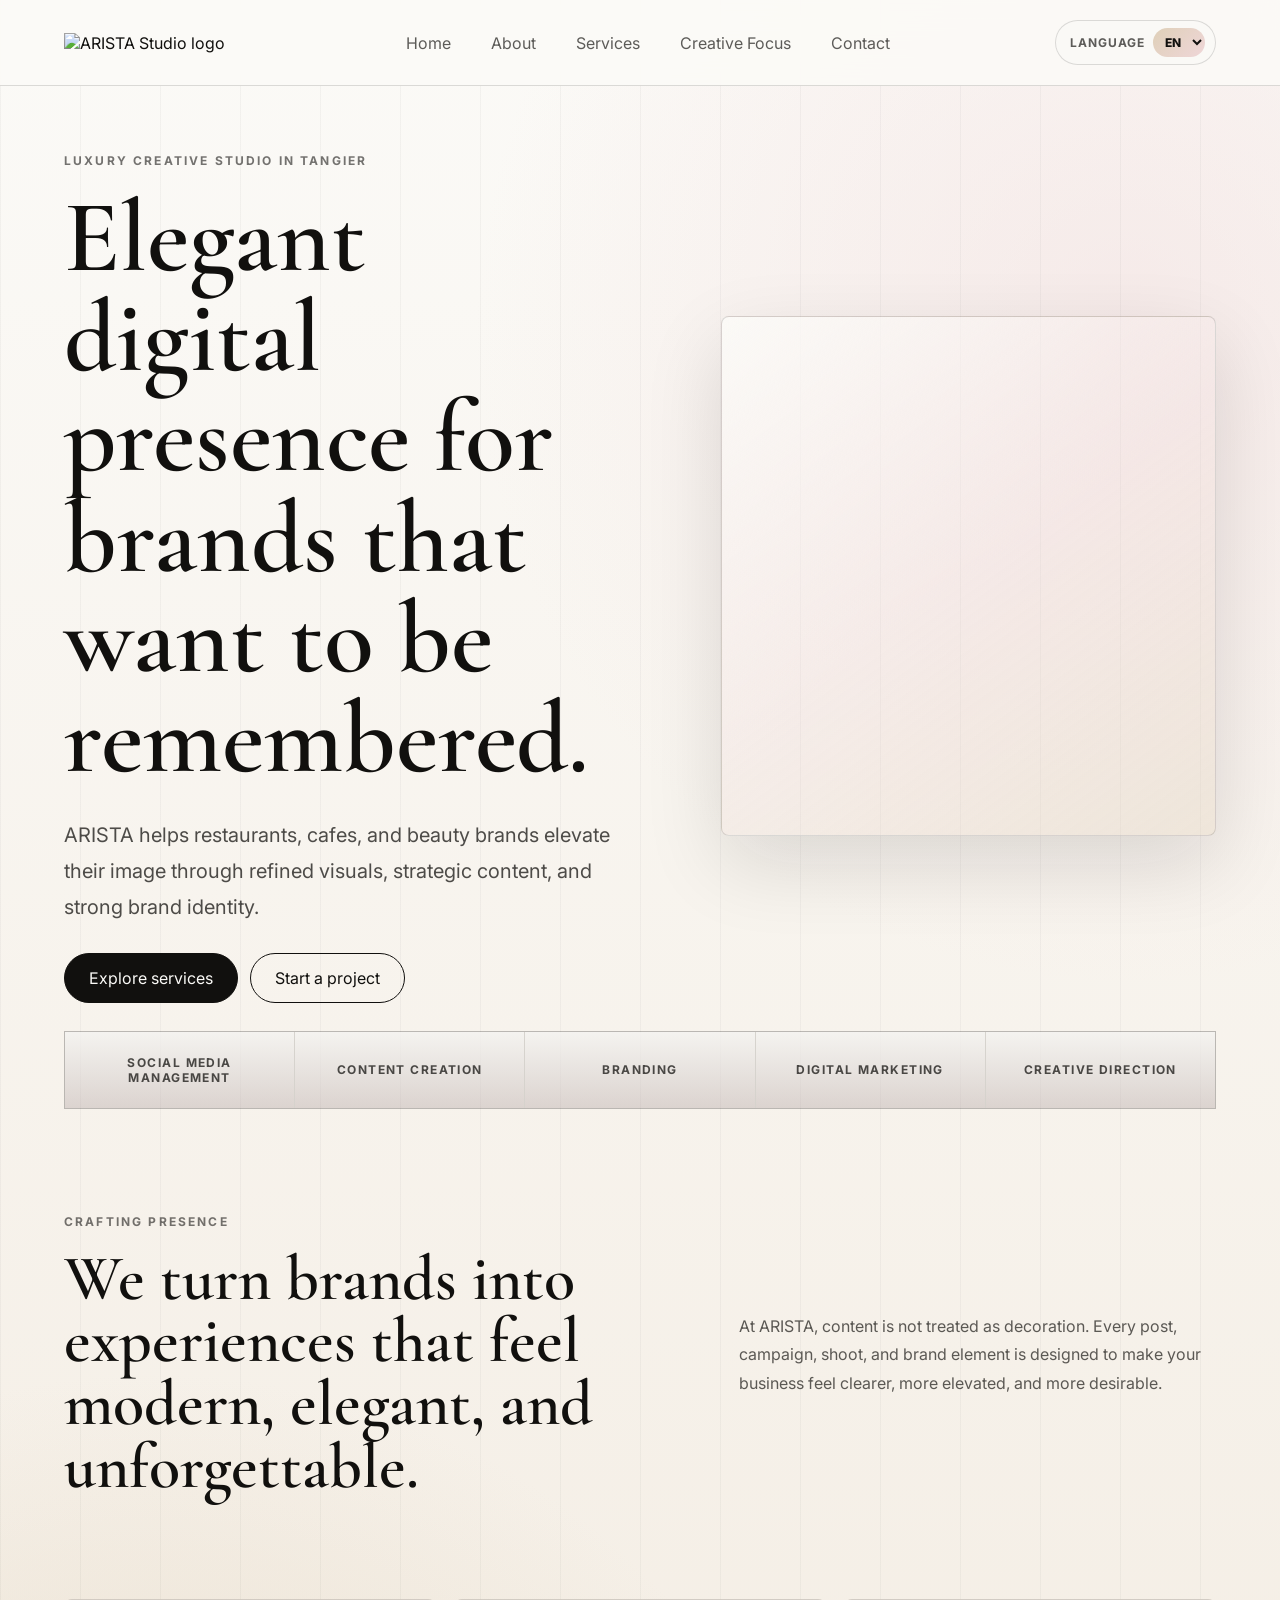
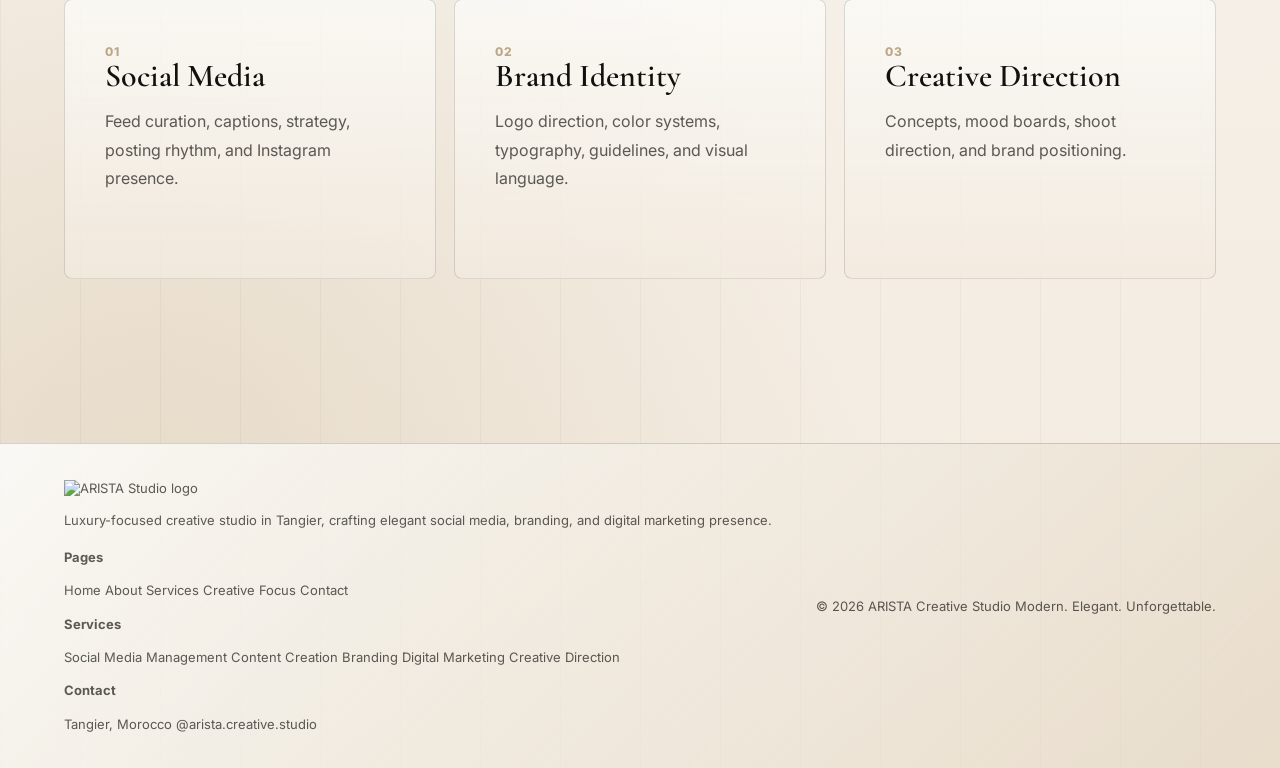
==== index.html @ b167ea52 "Add files via upload" ====
<!DOCTYPE html>
<html lang="en">
<head>
  <meta charset="UTF-8">
  <meta name="viewport" content="width=device-width, initial-scale=1.0">
  <title>ARISTA Creative Studio | Tangier</title>
  <meta name="description" content="ARISTA is a luxury-focused creative studio based in Tangier.">
  <link rel="preconnect" href="https://fonts.googleapis.com">
  <link rel="preconnect" href="https://fonts.gstatic.com" crossorigin>
  <link href="https://fonts.googleapis.com/css2?family=Cormorant+Garamond:wght@500;600;700&family=Inter:wght@400;500;600;700&display=swap" rel="stylesheet">
  <link rel="stylesheet" href="styles.css">
</head>

<body>
  <header class="site-header">
    <a class="brand" href="index.html">
      <img src="assets/arista-logo.svg" alt="ARISTA Studio logo">
    </a>

    <nav class="site-nav">
      <a href="index.html" data-i18n="navHome">Home</a>
      <a href="about.html" data-i18n="navAbout">About</a>
      <a href="services.html" data-i18n="navServices">Services</a>
      <a href="work.html" data-i18n="navWork">Creative Focus</a>
      <a href="contact.html" data-i18n="navContact">Contact</a>
    </nav>

    <div class="header-tools">
      <label class="language-switcher" for="language-select">
        <span data-i18n="languageLabel">Language</span>
        <select id="language-select">
          <option value="en">EN</option>
          <option value="fr">FR</option>
          <option value="es">ES</option>
        </select>
      </label>
    </div>
  </header>

  <main>
    <section class="hero">
      <div class="hero-copy">
        <p class="eyebrow" data-i18n="heroEyebrow">Luxury creative studio in Tangier</p>
        <h1 data-i18n="heroTitle">Elegant digital presence for brands that want to be remembered.</h1>
        <p class="lead" data-i18n="heroLead">
          ARISTA helps restaurants, cafes, and beauty brands elevate their image through refined visuals,
          strategic content, and strong brand identity.
        </p>

        <div class="actions">
          <a class="button button-dark" href="services.html" data-i18n="heroServices">Explore services</a>
          <a class="button button-light" href="contact.html" data-i18n="heroProject">Start a project</a>
        </div>
      </div>

      <div class="hero-logo-panel">
        <img src="assets/arista-logo.svg" alt="">
      </div>
    </section>

    <section class="marquee">
      <span data-i18n="serviceSocial">Social Media Management</span>
      <span data-i18n="serviceContent">Content Creation</span>
      <span data-i18n="serviceBranding">Branding</span>
      <span data-i18n="serviceMarketing">Digital Marketing</span>
      <span data-i18n="serviceDirection">Creative Direction</span>
    </section>

    <section class="split-section">
      <div>
        <p class="eyebrow" data-i18n="presenceEyebrow">Crafting presence</p>
        <h2 data-i18n="presenceTitle">We turn brands into experiences that feel modern, elegant, and unforgettable.</h2>
      </div>

      <div class="stacked-copy">
        <p data-i18n="presenceText">
          At ARISTA, content is not treated as decoration. Every post, campaign, shoot,
          and brand element is designed to make your business feel clearer, more elevated,
          and more desirable.
        </p>
      </div>
    </section>

    <section class="preview-grid">
      <article>
        <span>01</span>
        <h3 data-i18n="cardSocialTitle">Social Media</h3>
        <p data-i18n="cardSocialText">Feed curation, captions, strategy, posting rhythm, and Instagram presence.</p>
      </article>

      <article>
        <span>02</span>
        <h3 data-i18n="cardBrandTitle">Brand Identity</h3>
        <p data-i18n="cardBrandText">Logo direction, color systems, typography, guidelines, and visual language.</p>
      </article>

      <article>
        <span>03</span>
        <h3 data-i18n="cardDirectionTitle">Creative Direction</h3>
        <p data-i18n="cardDirectionText">Concepts, mood boards, shoot direction, and brand positioning.</p>
      </article>
    </section>
  </main>

  <footer class="site-footer">
    <div class="footer-grid">
      <div class="footer-brand">
        <img src="assets/arista-logo.svg" alt="ARISTA Studio logo">
        <p data-i18n="footerText">
          Luxury-focused creative studio in Tangier, crafting elegant social media,
          branding, and digital marketing presence.
        </p>
      </div>

      <div class="footer-column">
        <h4 data-i18n="footerPages">Pages</h4>
        <a href="index.html" data-i18n="navHome">Home</a>
        <a href="about.html" data-i18n="navAbout">About</a>
        <a href="services.html" data-i18n="navServices">Services</a>
        <a href="work.html" data-i18n="navWork">Creative Focus</a>
        <a href="contact.html" data-i18n="navContact">Contact</a>
      </div>

      <div class="footer-column">
        <h4 data-i18n="footerServices">Services</h4>
        <span data-i18n="serviceSocial">Social Media Management</span>
        <span data-i18n="serviceContent">Content Creation</span>
        <span data-i18n="serviceBranding">Branding</span>
        <span data-i18n="serviceMarketing">Digital Marketing</span>
        <span data-i18n="serviceDirection">Creative Direction</span>
      </div>

      <div class="footer-column">
        <h4 data-i18n="footerContact">Contact</h4>
        <span>Tangier, Morocco</span>
        <a href="https://www.instagram.com/arista.creative.studio?utm_source=ig_web_button_share_sheet&igsh=ZDNlZDc0MzIxNw==" target="_blank" rel="noreferrer">
          @arista.creative.studio
        </a>
      </div>
    </div>

    <div class="footer-bottom">
      <span>&copy; 2026 ARISTA Creative Studio</span>
      <span data-i18n="footerTagline">Modern. Elegant. Unforgettable.</span>
    </div>
  </footer>

  <script src="script.js"></script>
</body>
</html>
---- styles.css ----
:root {
  --white: #fbfaf7;
  --cream: #f2eadf;
  --beige: #dfd0b8;
  --beige-deep: #bca887;
  --pastel-pink: #efd6d8;
  --pastel-pink-soft: rgba(239, 214, 216, 0.42);
  --black: #11100e;
  --muted: rgba(17, 16, 14, 0.68);
  --line: rgba(17, 16, 14, 0.14);
  --shadow: 0 28px 80px rgba(17, 16, 14, 0.12);
}

* {
  box-sizing: border-box;
}

html {
  scroll-behavior: smooth;
}

body {
  margin: 0;
  min-height: 100vh;
  color: var(--black);
  background:
    linear-gradient(90deg, rgba(17, 16, 14, 0.035) 1px, transparent 1px),
    radial-gradient(circle at 88% 14%, var(--pastel-pink-soft), transparent 28%),
    radial-gradient(circle at 12% 88%, rgba(223, 208, 184, 0.6), transparent 30%),
    linear-gradient(180deg, var(--white), var(--cream));
  background-size: 80px 80px, auto, auto, auto;
  font-family: "Inter", Arial, sans-serif;
}

img {
  display: block;
  max-width: 100%;
}

a {
  color: inherit;
  text-decoration: none;
}

button,
a,
input,
select {
  font: inherit;
}

.site-header {
  position: sticky;
  top: 0;
  z-index: 50;
  display: flex;
  align-items: center;
  justify-content: space-between;
  gap: 18px;
  min-height: 86px;
  padding: 14px clamp(18px, 5vw, 72px);
  border-bottom: 1px solid var(--line);
  background: rgba(251, 250, 247, 0.92);
  backdrop-filter: blur(18px);
}

.brand {
  width: 176px;
  flex: 0 0 auto;
}

.site-nav,
.header-tools {
  display: flex;
  align-items: center;
  gap: 8px;
}

.site-nav a {
  border: 1px solid transparent;
  border-radius: 999px;
  padding: 10px 15px;
  color: var(--muted);
  transition: 180ms ease;
}

.site-nav a:hover,
.site-nav a.active {
  border-color: var(--line);
  color: var(--black);
  background: linear-gradient(135deg, rgba(223, 208, 184, 0.66), var(--pastel-pink-soft));
}

.language-switcher {
  display: inline-flex;
  align-items: center;
  gap: 8px;
  border: 1px solid var(--line);
  border-radius: 999px;
  padding: 7px 10px 7px 14px;
  background: rgba(251, 250, 247, 0.72);
  color: var(--muted);
  font-size: 12px;
  font-weight: 700;
  letter-spacing: 0.08em;
  text-transform: uppercase;
}

.language-switcher select {
  border: 0;
  border-radius: 999px;
  padding: 6px 8px;
  color: var(--black);
  background: linear-gradient(135deg, var(--beige), var(--pastel-pink));
  cursor: pointer;
  font-weight: 800;
}

main {
  padding: clamp(28px, 5vw, 72px);
}

.hero {
  display: grid;
  grid-template-columns: minmax(0, 1.08fr) minmax(320px, 0.92fr);
  gap: clamp(34px, 6vw, 90px);
  align-items: center;
  min-height: calc(100vh - 196px);
}

.eyebrow {
  margin: 0 0 15px;
  color: rgba(17, 16, 14, 0.58);
  font-size: 12px;
  font-weight: 700;
  letter-spacing: 0.18em;
  text-transform: uppercase;
}

h1,
h2,
h3 {
  margin: 0;
  font-family: "Cormorant Garamond", Georgia, serif;
  font-weight: 600;
  line-height: 0.98;
}

h1 {
  max-width: 900px;
  font-size: clamp(52px, 8vw, 112px);
}

h2 {
  max-width: 780px;
  font-size: clamp(36px, 5vw, 72px);
}

h3 {
  font-size: 32px;
}

p {
  color: var(--muted);
  line-height: 1.8;
}

.lead {
  max-width: 680px;
  margin: 28px 0;
  color: rgba(17, 16, 14, 0.74);
  font-size: clamp(17px, 2vw, 20px);
}

.actions {
  display: flex;
  flex-wrap: wrap;
  gap: 12px;
  align-items: center;
}

.button,
.service-tab,
.filter,
.menu-toggle {
  border-radius: 999px;
}

.button {
  display: inline-flex;
  align-items: center;
  justify-content: center;
  min-height: 50px;
  border: 1px solid var(--black);
  border-radius: 999px;
  padding: 0 24px;
  cursor: pointer;
  transition: 180ms ease;
}

.button:hover {
  transform: translateY(-2px);
}

.button-dark {
  color: var(--white);
  background: var(--black);
}

.button-light {
  color: var(--black);
  background: transparent;
}

.button-light:hover {
  background: linear-gradient(135deg, var(--beige), var(--pastel-pink));
}

.service-tab {
  display: inline-flex;
  align-items: center;
  gap: 10px;
  border: 1px solid var(--line);
  border-radius: 999px;
  padding: 12px 20px;
  background: transparent;
  color: var(--muted);
  cursor: pointer;
  transition: 180ms ease;
}

.service-tab:hover,
.service-tab.active {
  border-color: var(--black);
  color: var(--black);
  background: linear-gradient(135deg, var(--beige), var(--pastel-pink));
}

.filter {
  display: inline-flex;
  align-items: center;
  border: 1px solid var(--line);
  border-radius: 999px;
  padding: 8px 18px;
  background: transparent;
  color: var(--muted);
  font-size: 13px;
  font-weight: 600;
  cursor: pointer;
  transition: 180ms ease;
}

.filter:hover,
.filter.active {
  border-color: var(--black);
  color: var(--black);
  background: linear-gradient(135deg, var(--beige), var(--pastel-pink));
}

.menu-toggle {
  display: none;
  flex-direction: column;
  justify-content: center;
  align-items: center;
  gap: 5px;
  width: 44px;
  height: 44px;
  border: 1px solid var(--line);
  border-radius: 999px;
  background: transparent;
  cursor: pointer;
}

.menu-toggle span {
  display: block;
  width: 20px;
  height: 2px;
  background: var(--black);
  transition: 180ms ease;
}

.hero-logo-panel {
  display: grid;
  place-items: center;
  min-height: 520px;
  padding: clamp(24px, 4vw, 48px);
  border: 1px solid var(--line);
  border-radius: 8px;
  background: linear-gradient(145deg, rgba(251, 250, 247, 0.9), rgba(239, 214, 216, 0.2), rgba(223, 208, 184, 0.35));
  box-shadow: var(--shadow);
}

.hero-logo-panel img {
  width: min(100%, 560px);
}

.marquee {
  display: grid;
  grid-template-columns: repeat(5, 1fr);
  gap: 1px;
  margin: 28px 0 clamp(52px, 8vw, 104px);
  border: 1px solid var(--line);
  background: var(--line);
}

.marquee span {
  display: grid;
  min-height: 76px;
  place-items: center;
  padding: 18px;
  background: linear-gradient(180deg, rgba(251, 250, 247, 0.82), rgba(239, 214, 216, 0.22));
  color: rgba(17, 16, 14, 0.74);
  text-align: center;
  font-size: 12px;
  font-weight: 700;
  letter-spacing: 0.12em;
  text-transform: uppercase;
}

.split-section {
  display: grid;
  grid-template-columns: minmax(0, 1fr) minmax(300px, 0.78fr);
  gap: clamp(28px, 5vw, 70px);
  align-items: center;
  margin-bottom: clamp(52px, 8vw, 100px);
}

.stacked-copy {
  max-width: 560px;
}

.preview-grid {
  display: grid;
  grid-template-columns: repeat(3, 1fr);
  gap: 18px;
  margin-bottom: clamp(52px, 8vw, 100px);
}

.preview-grid article {
  min-height: 280px;
  padding: clamp(22px, 4vw, 40px);
  border: 1px solid var(--line);
  border-radius: 8px;
  background: linear-gradient(180deg, rgba(251, 250, 247, 0.84), rgba(242, 234, 223, 0.78));
}

.preview-grid span {
  color: var(--beige-deep);
  font-size: 12px;
  font-weight: 800;
  letter-spacing: 0.12em;
}

/* ── Page hero ── */
.page-hero {
  max-width: 860px;
  margin-bottom: clamp(48px, 7vw, 96px);
}

.page-hero.compact {
  margin-bottom: clamp(32px, 5vw, 64px);
}

.page-hero .lead {
  margin-top: 24px;
}

/* ── Contact page ── */
.contact-hero {
  display: grid;
  grid-template-columns: minmax(0, 1fr) minmax(280px, 0.6fr);
  gap: clamp(34px, 6vw, 90px);
  align-items: start;
  min-height: calc(100vh - 196px);
  padding-top: clamp(28px, 5vw, 64px);
}

.contact-card {
  border: 1px solid var(--line);
  border-radius: 8px;
  padding: clamp(24px, 4vw, 48px);
  background: linear-gradient(145deg, rgba(251, 250, 247, 0.9), rgba(239, 214, 216, 0.2), rgba(223, 208, 184, 0.35));
  box-shadow: var(--shadow);
}

.contact-card img {
  width: 120px;
  margin-bottom: 28px;
}

.contact-card dl {
  margin: 0;
  display: grid;
  gap: 18px;
}

.contact-card dt {
  font-size: 11px;
  font-weight: 700;
  letter-spacing: 0.14em;
  text-transform: uppercase;
  color: var(--beige-deep);
  margin-bottom: 4px;
}

.contact-card dd {
  margin: 0;
  color: var(--black);
  font-size: 15px;
}

.copy-status {
  margin: 10px 0 0;
  font-size: 13px;
  min-height: 20px;
  color: var(--beige-deep);
}

/* ── About page ── */
.about-layout {
  display: grid;
  grid-template-columns: minmax(200px, 0.5fr) minmax(0, 1fr);
  gap: clamp(34px, 6vw, 90px);
  align-items: center;
  margin-bottom: clamp(52px, 8vw, 100px);
}

.logo-showcase {
  display: grid;
  place-items: center;
  padding: clamp(24px, 4vw, 48px);
  border: 1px solid var(--line);
  border-radius: 8px;
  background: linear-gradient(145deg, rgba(251, 250, 247, 0.9), rgba(239, 214, 216, 0.2), rgba(223, 208, 184, 0.35));
  box-shadow: var(--shadow);
}

.logo-showcase img {
  width: min(100%, 280px);
}

.about-copy p {
  margin: 0 0 18px;
}

.values-grid {
  display: grid;
  grid-template-columns: repeat(3, 1fr);
  gap: 18px;
  margin-bottom: clamp(52px, 8vw, 100px);
}

.values-grid article {
  padding: clamp(22px, 4vw, 40px);
  border: 1px solid var(--line);
  border-radius: 8px;
  background: linear-gradient(180deg, rgba(251, 250, 247, 0.84), rgba(242, 234, 223, 0.78));
}

.values-grid h2 {
  font-size: clamp(28px, 3vw, 42px);
  margin-bottom: 14px;
}

/* ── Services page ── */
.service-shell {
  display: grid;
  grid-template-columns: minmax(220px, 0.6fr) minmax(0, 1fr);
  gap: clamp(28px, 5vw, 64px);
  align-items: start;
  margin-bottom: clamp(52px, 8vw, 100px);
}

.service-tabs {
  display: grid;
  gap: 8px;
}

.service-tab span {
  color: var(--beige-deep);
  font-size: 11px;
  font-weight: 800;
}

.service-detail {
  padding: clamp(24px, 4vw, 48px);
  border: 1px solid var(--line);
  border-radius: 8px;
  background: linear-gradient(145deg, rgba(251, 250, 247, 0.9), rgba(239, 214, 216, 0.2));
}

.service-detail h2 {
  margin: 12px 0 18px;
  font-size: clamp(28px, 4vw, 52px);
}

.service-detail ul {
  margin: 18px 0 0;
  padding: 0;
  list-style: none;
  display: grid;
  gap: 10px;
}

.service-detail ul li {
  padding: 12px 16px;
  border: 1px solid var(--line);
  border-radius: 6px;
  font-size: 14px;
  color: var(--muted);
  background: rgba(251, 250, 247, 0.6);
}

.pricing-note {
  display: flex;
  align-items: center;
  justify-content: space-between;
  gap: 28px;
  flex-wrap: wrap;
  padding: clamp(28px, 4vw, 52px);
  border: 1px solid var(--line);
  border-radius: 8px;
  background: linear-gradient(135deg, rgba(223, 208, 184, 0.4), rgba(239, 214, 216, 0.3));
  margin-bottom: clamp(52px, 8vw, 100px);
}

.pricing-note h2 {
  font-size: clamp(24px, 3vw, 40px);
  margin-top: 10px;
}

/* ── Work page ── */
.filter-bar {
  display: flex;
  flex-wrap: wrap;
  gap: 8px;
  margin-bottom: clamp(28px, 4vw, 52px);
}

.work-grid {
  display: grid;
  grid-template-columns: repeat(3, 1fr);
  gap: 18px;
  margin-bottom: clamp(52px, 8vw, 100px);
}

.work-card {
  border: 1px solid var(--line);
  border-radius: 8px;
  overflow: hidden;
  background: linear-gradient(180deg, rgba(251, 250, 247, 0.84), rgba(242, 234, 223, 0.78));
  transition: 180ms ease;
}

.work-card:hover {
  transform: translateY(-4px);
  box-shadow: var(--shadow);
}

.work-card > div:last-child {
  padding: clamp(18px, 3vw, 32px);
}

.work-card span {
  color: var(--beige-deep);
  font-size: 11px;
  font-weight: 800;
  letter-spacing: 0.12em;
  text-transform: uppercase;
}

.work-card h2 {
  font-size: clamp(22px, 2.5vw, 34px);
  margin: 8px 0 10px;
}

.work-art {
  height: 220px;
}

.work-art.restaurant {
  background: linear-gradient(135deg, #2c2420, #5c3d2e, #8b6555);
}

.work-art.cafe {
  background: linear-gradient(135deg, #3d2e1e, #7a5c3a, #c4a882);
}

.work-art.beauty {
  background: linear-gradient(135deg, var(--pastel-pink), var(--beige), #e8d5c4);
}

.work-card[hidden] {
  display: none;
}

/* ── Footer ── */
.site-footer {
  display: flex;
  align-items: center;
  justify-content: space-between;
  gap: 18px;
  padding: clamp(20px, 3vw, 36px) clamp(18px, 5vw, 72px);
  border-top: 1px solid var(--line);
  background: linear-gradient(135deg, rgba(251, 250, 247, 0.94), rgba(223, 208, 184, 0.52));
  font-size: 13px;
  color: var(--muted);
}

/* ── Responsive ── */
@media (max-width: 960px) {
  .site-header {
    align-items: flex-start;
    flex-wrap: wrap;
    position: relative;
  }

  .menu-toggle {
    display: flex;
    margin-left: auto;
  }

  .site-nav {
    width: 100%;
    flex-direction: column;
    align-items: flex-start;
    gap: 4px;
    max-height: 0;
    overflow: hidden;
    transition: max-height 320ms ease;
  }

  .site-nav.open {
    max-height: 400px;
  }

  .hero,
  .split-section,
  .contact-hero,
  .about-layout,
  .service-shell {
    grid-template-columns: 1fr;
  }

  .marquee,
  .preview-grid,
  .footer-grid,
  .values-grid,
  .work-grid {
    grid-template-columns: 1fr;
  }

  .hero-logo-panel {
    min-height: 360px;
  }

  .pricing-note {
    flex-direction: column;
    align-items: flex-start;
  }
}

@media (max-width: 560px) {
  main {
    padding: 24px 16px;
  }

  .site-header {
    padding-inline: 16px;
  }

  .brand {
    width: 128px;
  }

  h1 {
    font-size: 46px;
  }

  h2 {
    font-size: 36px;
  }

  .button {
    width: 100%;
  }

  .footer-bottom {
    flex-direction: column;
  }
}
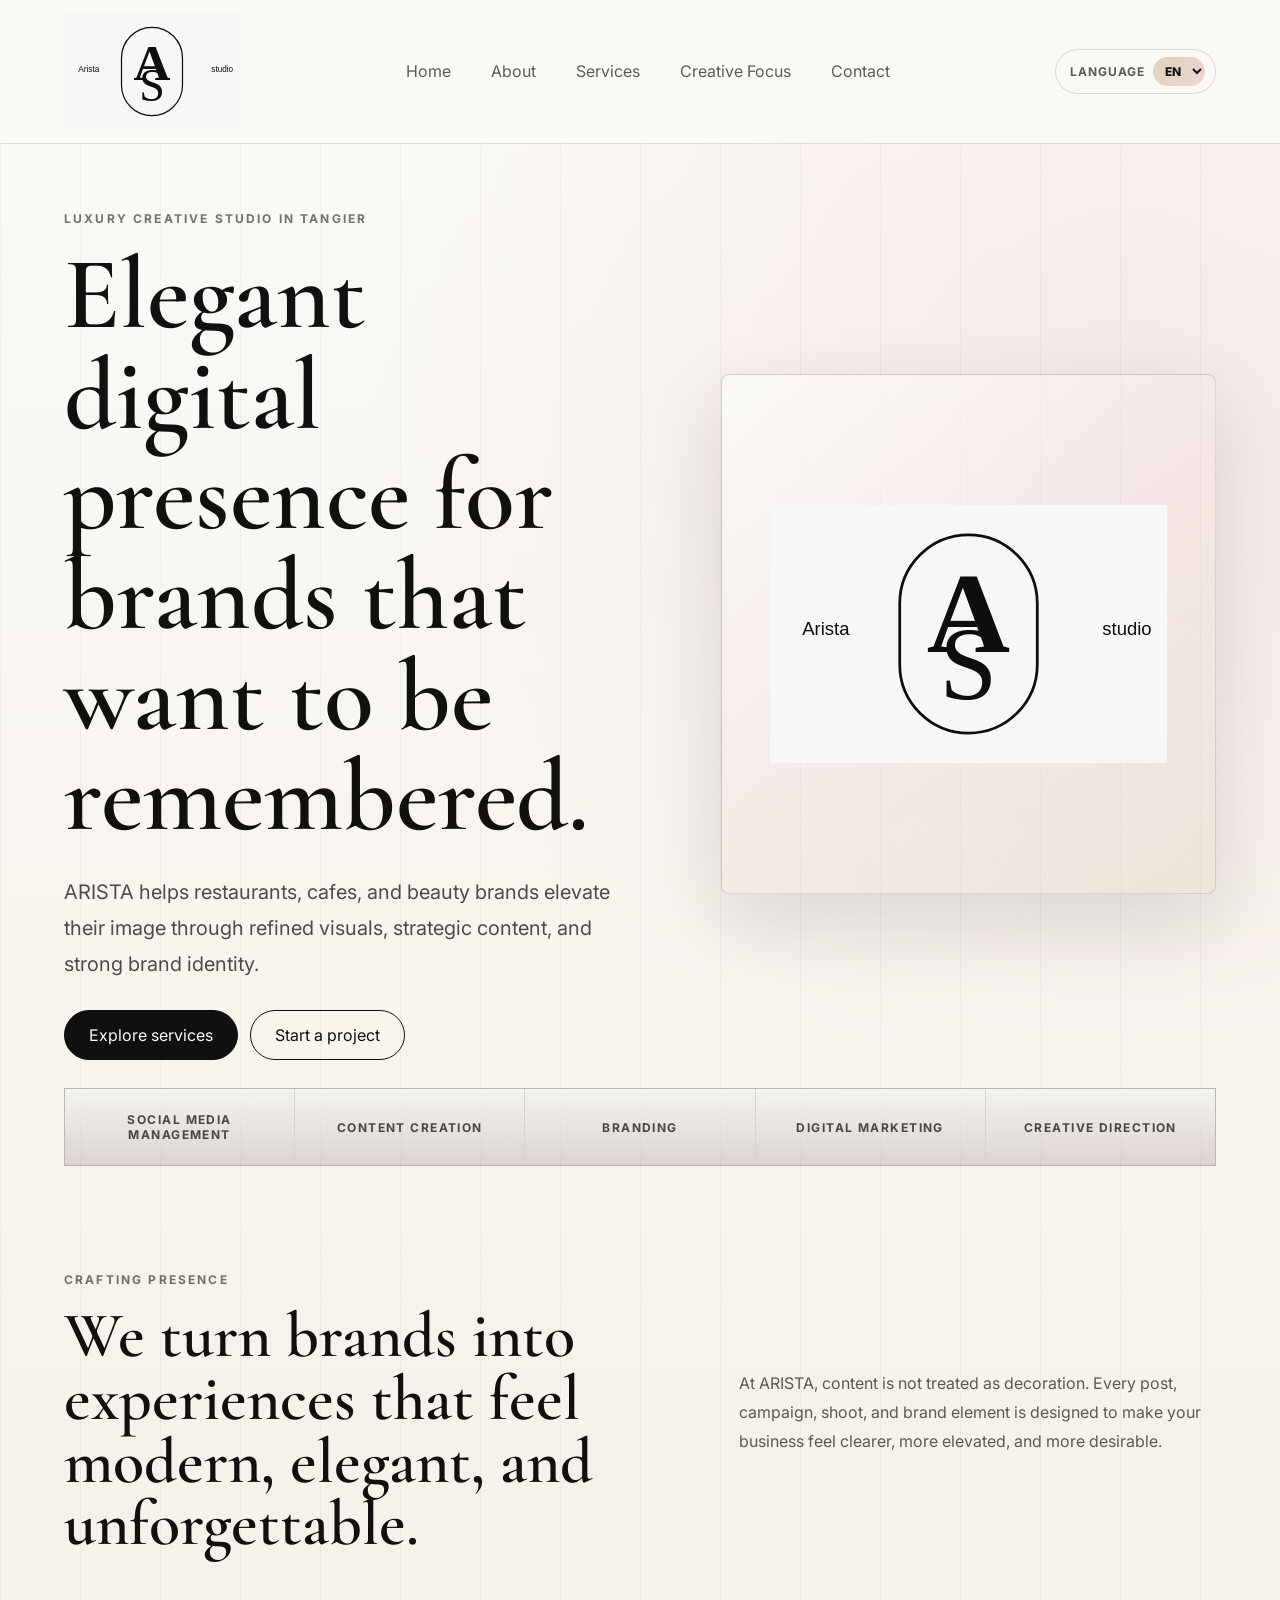
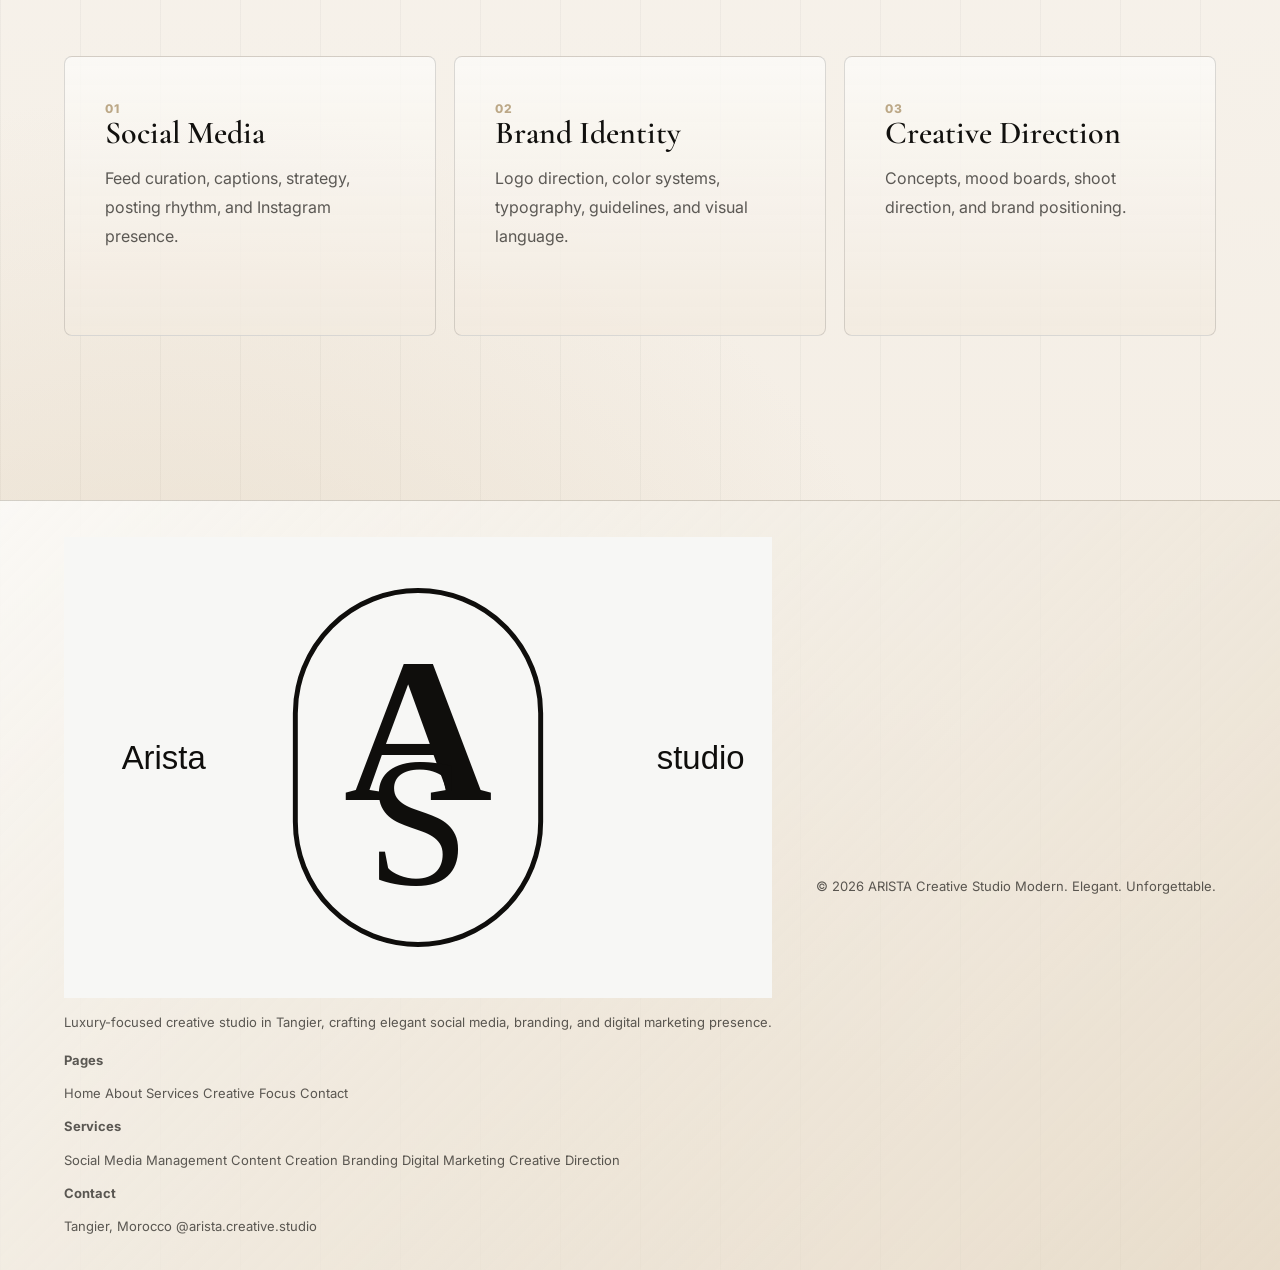
==== commit 61a00326: "Update index.html" ====
--- a/index.html
+++ b/index.html
@@ -5,6 +5,15 @@
   <meta name="viewport" content="width=device-width, initial-scale=1.0">
   <title>ARISTA Creative Studio | Tangier</title>
   <meta name="description" content="ARISTA is a luxury-focused creative studio based in Tangier.">
+
+  <!-- Google Tag Manager -->
+  <script>(function(w,d,s,l,i){w[l]=w[l]||[];w[l].push({'gtm.start':
+  new Date().getTime(),event:'gtm.js'});var f=d.getElementsByTagName(s)[0],
+  j=d.createElement(s),dl=l!='dataLayer'?'&l='+l:'';j.async=true;j.src=
+  'https://www.googletagmanager.com/gtm.js?id='+i+dl;f.parentNode.insertBefore(j,f);
+  })(window,document,'script','dataLayer','GTM-T8ST8JNS');</script>
+  <!-- End Google Tag Manager -->
+
   <link rel="preconnect" href="https://fonts.googleapis.com">
   <link rel="preconnect" href="https://fonts.gstatic.com" crossorigin>
   <link href="https://fonts.googleapis.com/css2?family=Cormorant+Garamond:wght@500;600;700&family=Inter:wght@400;500;600;700&display=swap" rel="stylesheet">
@@ -12,6 +21,11 @@
 </head>
 
 <body>
+  <!-- Google Tag Manager (noscript) -->
+  <noscript><iframe src="https://www.googletagmanager.com/ns.html?id=GTM-T8ST8JNS"
+  height="0" width="0" style="display:none;visibility:hidden"></iframe></noscript>
+  <!-- End Google Tag Manager (noscript) -->
+
   <header class="site-header">
     <a class="brand" href="index.html">
       <img src="assets/arista-logo.svg" alt="ARISTA Studio logo">
